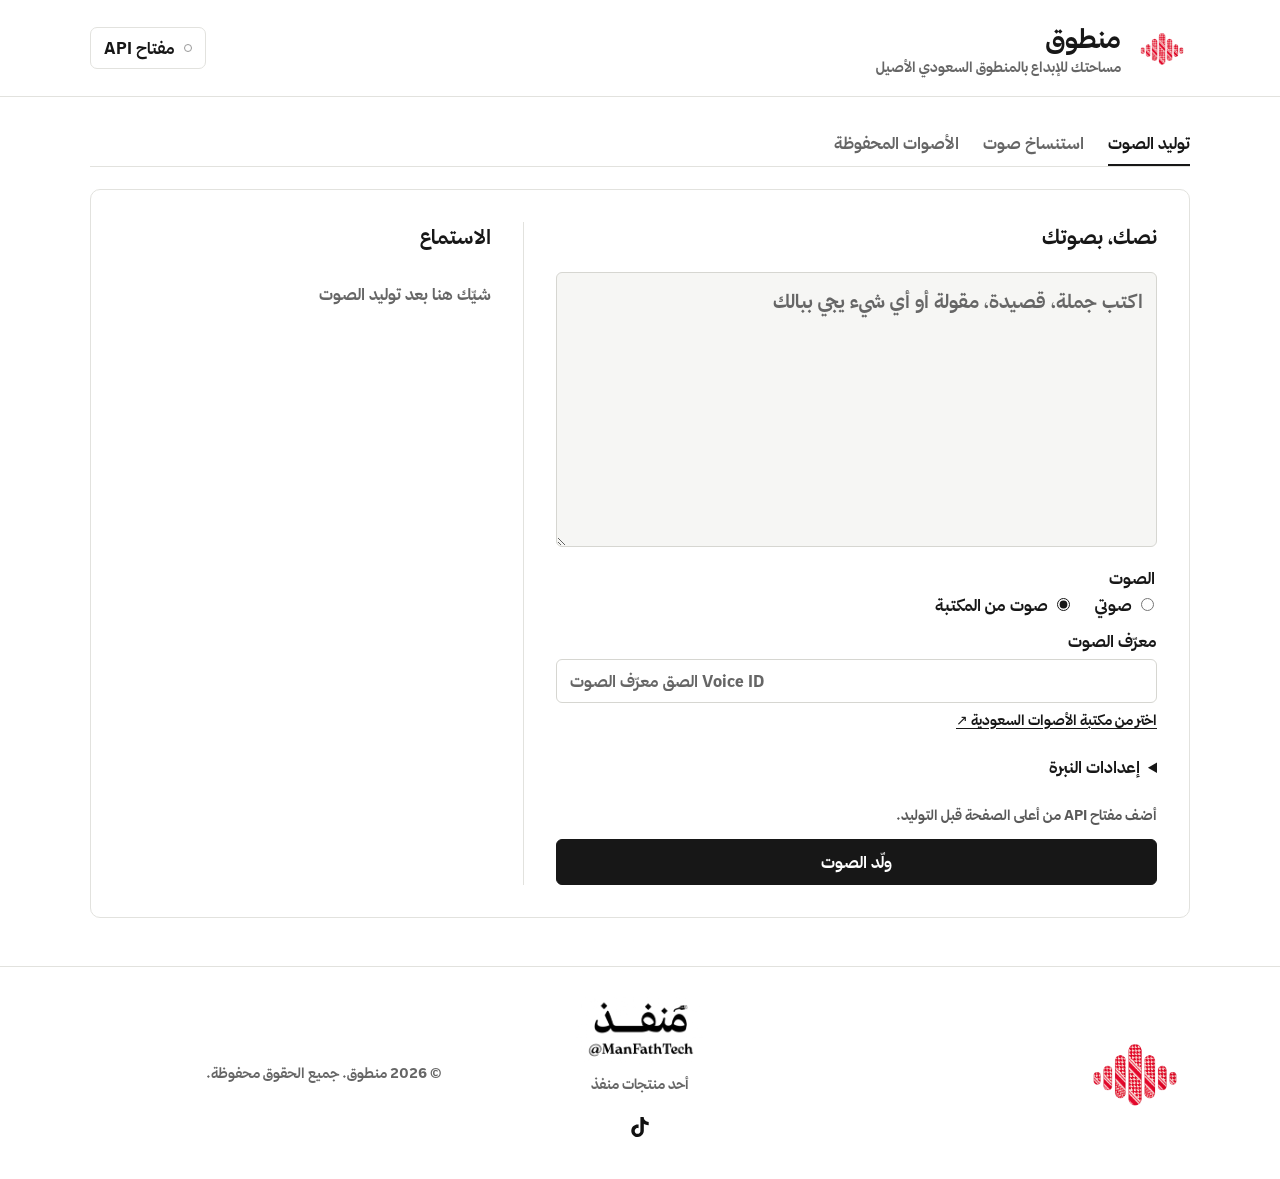
==== web/index.html @ c5482ec3 "Deploy static Mantooq site" ====
<!doctype html>
<html lang="ar" dir="rtl">
<head>
  <meta charset="utf-8">
  <meta name="viewport" content="width=device-width, initial-scale=1">
  <meta name="theme-color" content="#ffffff">
  <title>منطوق — استوديو الصوت العربي</title>
  <link rel="icon" href="font/logobg.png">
  <link rel="stylesheet" href="style.css">
  <script src="app.js" defer></script>
</head>
<body>
  <header class="topbar">
    <div class="topbar-inner">
      <div class="brand">
        <img src="font/logobg.png" width="56" height="56" alt="">
        <div><h1>منطوق</h1><p>مساحتك للإبداع بالمنطوق السعودي الأصيل</p></div>
      </div>
      <details class="key-menu" id="key-menu">
        <summary><span class="key-dot" id="key-dot"></span>مفتاح API</summary>
        <div class="key-panel">
          <label for="api-key">مفتاح ElevenLabs</label>
          <input id="api-key" type="password" dir="ltr" autocomplete="off" spellcheck="false" placeholder="الصق مفتاحك هنا">
          <p>يُحفظ في هذا المتصفح، ويُرسل إلى ElevenLabs فقط عند الاستخدام. لا تضفه على جهاز مشترك.</p>
          <button type="button" class="text-button" id="clear-key">امسح مفتاح API</button>
        </div>
      </details>
    </div>
  </header>

  <main class="main">
    <div class="tabs" role="tablist" aria-label="سير العمل">
      <button type="button" role="tab" id="tab-speech" aria-controls="panel-speech" aria-selected="true">توليد الصوت</button>
      <button type="button" role="tab" id="tab-clone" aria-controls="panel-clone" aria-selected="false" tabindex="-1">استنساخ صوت</button>
      <button type="button" role="tab" id="tab-history" aria-controls="panel-history" aria-selected="false" tabindex="-1">الأصوات المحفوظة</button>
    </div>

    <section role="tabpanel" id="panel-speech" aria-labelledby="tab-speech" class="sheet studio">
      <div class="editor">
        <h2>نصك، بصوتك</h2>
        <label for="speech-text" class="visually-hidden">النص العربي</label>
        <textarea id="speech-text" rows="7" placeholder="اكتب جملة، قصيدة، مقولة أو أي شيء يجي ببالك"></textarea>
        <fieldset class="voice-choice">
          <legend>الصوت</legend>
          <label><input type="radio" name="voice-source" value="saved" checked> صوتي</label>
          <label><input type="radio" name="voice-source" value="library"> صوت من المكتبة</label>
        </fieldset>
        <p id="saved-voice-hint" class="muted">لا يوجد صوت محفوظ. استنسخ صوتك أو اختر صوتًا من المكتبة.</p>
        <div id="library-fields" hidden>
          <label for="voice-id">معرّف الصوت</label>
          <input id="voice-id" type="text" dir="ltr" autocomplete="off" spellcheck="false" placeholder="الصق معرّف الصوت Voice ID">
          <a class="field-link" href="https://elevenlabs.io/app/voice-library?required_languages=ar&amp;accent=saudi" target="_blank" rel="noopener noreferrer">اختر من مكتبة الأصوات السعودية ↗</a>
        </div>
        <details class="seed-settings">
          <summary>إعدادات النبرة</summary>
          <div class="seed-controls">
            <label for="seed">النبرة</label>
            <input id="seed" type="number" min="0" max="4294967295" step="1" inputmode="numeric" dir="ltr" value="2752657480">
            <button type="button" id="new-seed" class="secondary-button">نبرة جديدة</button>
            <label for="saved-seeds">النبرات المحفوظة</label>
            <select id="saved-seeds" dir="ltr"></select>
          </div>
        </details>
        <p id="speech-note" class="muted">أضف مفتاح API من أعلى الصفحة قبل التوليد.</p>
        <p id="speech-message" class="message" role="status" aria-live="polite" hidden></p>
        <button type="button" id="generate" class="primary-button">ولّد الصوت</button>
      </div>
      <div class="playback">
        <h2>الاستماع</h2>
        <div id="player-empty" class="empty-result">شيّك هنا بعد توليد الصوت</div>
        <div id="player-ready" hidden>
          <audio id="player" controls preload="none" aria-label="الصوت المولّد"></audio>
          <a id="download" class="download-button" download="speech.mp3">حمّل ملف MP3</a>
        </div>
      </div>
    </section>

    <section role="tabpanel" id="panel-clone" aria-labelledby="tab-clone" class="sheet studio" hidden>
      <div class="editor">
        <h2>استنسخ صوتك</h2>
        <p class="muted">ارفع مقطعًا صوتيًا تملك حق استنساخه.</p>
        <label for="sample">التسجيل الصوتي</label>
        <input id="sample" type="file" accept=".wav,.mp3,.m4a,audio/wav,audio/mpeg,audio/mp4">
        <p class="muted">WAV أو MP3 أو M4A، حتى 200 ميجابايت.</p>
        <label for="clone-name">اسم الصوت</label>
        <input id="clone-name" type="text" autocomplete="off" placeholder="سمّ صوتك">
        <p id="clone-message" class="message" role="status" aria-live="polite" hidden></p>
        <button type="button" id="clone" class="primary-button">استنسخ الصوت</button>
      </div>
      <div class="playback clone-guidance">
        <h2>صوتك في الاستوديو</h2>
        <p class="muted">سيظهر الصوت المستنسخ تلقائيًا في تبويب «توليد الصوت». يُحفظ معرّفه في هذا المتصفح فقط.</p>
        <p id="cloned-id" class="voice-reference" dir="ltr" hidden></p>
      </div>
    </section>

    <section role="tabpanel" id="panel-history" aria-labelledby="tab-history" class="sheet history" hidden>
      <h2>الأصوات المحفوظة</h2>
      <p id="history-empty" class="muted">ستظهر تسجيلاتك هنا بعد التوليد.</p>
      <div id="recordings" class="recordings"></div>
    </section>
  </main>

  <footer class="footer">
    <div class="footer-inner">
      <img src="font/logobg.png" width="110" alt="منطوق">
      <div class="footer-brand"><img src="font/manfath-logo.png" width="144" alt="منفذ"><p>أحد منتجات منفذ</p><a href="https://www.tiktok.com/@manfathtech" target="_blank" rel="noopener noreferrer" aria-label="تيك توك — منفذ"><img src="font/tiktok.svg" width="20" height="20" alt=""></a></div>
      <p>© <span id="year"></span> منطوق. جميع الحقوق محفوظة.</p>
    </div>
  </footer>
</body>
</html>
---- web/style.css ----
@font-face { font-family: Thmanyah; src: url('font/thmanyahsans-Bold.woff2') format('woff2'); font-display: swap; font-weight: 700; }
:root { color-scheme: light; font-family: Thmanyah, sans-serif; color: #171717; background: #fff; }
* { box-sizing: border-box; }
body { margin: 0; min-height: 100vh; display: flex; flex-direction: column; }
button, input, textarea, select { font: inherit; }
button, summary { cursor: pointer; }
a { color: #171717; text-underline-offset: 3px; }
::selection { background: #deded9; color: #171717; }
:focus-visible { outline: 2px solid #171717; outline-offset: 3px; }
[hidden] { display: none !important; }
.visually-hidden { position: absolute; width: 1px; height: 1px; padding: 0; margin: -1px; overflow: hidden; clip: rect(0,0,0,0); white-space: nowrap; border: 0; }
.topbar { position: sticky; top: 0; z-index: 4; background: #fff; border-bottom: 1px solid #e2e2de; }
.topbar-inner, .main, .footer-inner { width: min(1100px, calc(100% - 48px)); margin-inline: auto; }
.topbar-inner { min-height: 96px; display: flex; align-items: center; justify-content: space-between; gap: 24px; }
.brand { display: flex; align-items: center; gap: 13px; }
.brand img { object-fit: contain; }
h1, h2, p { margin-top: 0; }
h1 { font-size: 1.65rem; margin-bottom: 0; line-height: 1.45; }
.brand p { margin: 0; color: #666; font-size: .875rem; }
h2 { font-size: 1.25rem; line-height: 1.5; margin-bottom: 20px; }
.key-menu { position: relative; flex-shrink: 0; }
.key-menu summary { list-style: none; display: flex; align-items: center; gap: 9px; padding: 10px 13px; border: 1px solid #e2e2de; border-radius: 7px; white-space: nowrap; }
.key-menu summary::-webkit-details-marker { display: none; }
.key-menu summary:hover, .secondary-button:hover { background: #f6f6f4; }
.key-dot { width: 8px; height: 8px; border: 1px solid #999; border-radius: 50%; }
.key-dot.active { background: #171717; border-color: #171717; }
.key-panel { position: absolute; top: calc(100% + 9px); left: 0; width: min(320px, calc(100vw - 32px)); padding: 18px; background: #fff; border: 1px solid #e2e2de; border-radius: 10px; box-shadow: 0 12px 30px #1717171c; }
.key-panel p { color: #595959; font-size: .875rem; line-height: 1.7; margin: 10px 0; }
.text-button { border: 0; background: transparent; text-decoration: underline; text-underline-offset: 3px; padding: 5px 0; }
.main { flex: 1; padding-block: 25px 48px; }
.tabs { display: flex; gap: 24px; border-bottom: 1px solid #e2e2de; margin-bottom: 22px; overflow-x: auto; }
.tabs button { flex-shrink: 0; border: 0; border-bottom: 2px solid transparent; background: transparent; padding: 11px 0; color: #666; }
.tabs button[aria-selected="true"] { border-bottom-color: #171717; color: #171717; }
.tabs button:hover { color: #171717; }
.sheet { border: 1px solid #e2e2de; border-radius: 10px; padding: 32px; }
.studio { display: grid; grid-template-columns: 3fr 2fr; gap: 32px; }
.editor { min-width: 0; }
.playback { border-inline-start: 1px solid #e2e2de; padding-inline-start: 32px; min-height: 390px; }
.editor > label, .seed-controls label, .key-panel label, #library-fields label { display: block; margin-bottom: 8px; }
textarea, input[type="text"], input[type="password"], input[type="number"], select { width: 100%; border: 1px solid #d6d6d1; border-radius: 6px; background: #fff; color: #171717; padding: 11px 13px; }
textarea { background: #f6f6f4; min-height: 235px; resize: vertical; font-size: 1.18rem; line-height: 1.9; }
textarea::placeholder, input::placeholder { color: #666; opacity: 1; }
input[dir="ltr"] { text-align: left; }
input[type="file"] { width: 100%; border: 1px dashed #bdbdb7; border-radius: 7px; padding: 20px; margin-bottom: 9px; }
input[type="file"]::file-selector-button { font: inherit; padding: 7px 12px; margin-inline-end: 14px; border: 1px solid #d6d6d1; border-radius: 5px; background: #fff; cursor: pointer; }
#clone-name { margin-bottom: 17px; }
.voice-choice { display: flex; flex-wrap: wrap; gap: 8px 22px; border: 0; margin: 17px 0 0; padding: 0; }
.voice-choice legend { margin-bottom: 7px; }
.voice-choice label { cursor: pointer; white-space: nowrap; }
.voice-choice input { accent-color: #171717; }
.muted { color: #595959; font-size: .87rem; line-height: 1.7; }
#saved-voice-hint { margin: 7px 0 0; }
#library-fields { margin-top: 16px; }
.field-link { display: inline-block; margin-top: 8px; font-size: .875rem; }
.seed-settings { margin-top: 20px; }
.seed-settings summary { width: fit-content; padding: 8px 0; }
.seed-controls { display: grid; grid-template-columns: 1fr 1fr; gap: 8px 12px; align-items: center; max-width: 440px; margin: 8px 0 16px; }
.seed-controls label { margin: 0; }
.secondary-button { background: #fff; border: 1px solid #d6d6d1; border-radius: 6px; padding: 10px; }
#speech-note { margin: 18px 0 12px; }
.message { padding: 10px 13px; border-radius: 6px; background: #f6f6f4; line-height: 1.7; margin: 15px 0; }
.message.error { color: #8b2929; background: #fff1ef; }
.primary-button { display: block; width: 100%; padding: 12px 18px; border: 1px solid #171717; border-radius: 6px; color: #fff; background: #171717; }
.primary-button:hover { background: #383838; }
.primary-button:disabled { opacity: .55; cursor: wait; }
.empty-result { color: #666; margin-top: 32px; }
#player-ready { margin-top: 32px; }
audio { width: 100%; }
.download-button { display: block; text-align: center; border: 1px solid #d6d6d1; border-radius: 6px; text-decoration: none; padding: 11px; margin-top: 20px; }
.download-button:hover { background: #f6f6f4; }
.voice-reference { overflow-wrap: anywhere; text-align: left; padding: 12px; background: #f6f6f4; border-radius: 6px; }
.history { min-height: 300px; }
.recording { border-top: 1px solid #e2e2de; padding-block: 20px; }
.recording > div { display: flex; justify-content: space-between; gap: 15px; align-items: baseline; margin-bottom: 10px; }
.recording .muted { margin: 0; }
.recording audio { max-width: 570px; }
.recording a { display: block; width: fit-content; margin-top: 8px; }
.footer { border-top: 1px solid #e2e2de; }
.footer-inner { display: grid; grid-template-columns: 1fr 1fr 1fr; gap: 24px; align-items: center; min-height: 170px; padding-block: 30px; }
.footer-inner > p { margin: 0; color: #666; font-size: .875rem; }
.footer-brand { text-align: center; }
.footer-brand > img { max-width: 100%; }
.footer-brand p { color: #666; font-size: .875rem; margin: 7px 0 12px; }
.footer-brand a { display: inline-grid; place-items: center; width: 44px; height: 44px; }
@media (max-width: 700px) {
  .topbar-inner, .main, .footer-inner { width: calc(100% - 32px); }
  .topbar-inner { min-height: 82px; }
  .brand img { width: 44px; height: 44px; }
  .brand p { font-size: .875rem; }
  .key-menu summary { padding: 8px; font-size: .875rem; }
  .tabs { gap: 20px; }
  .tabs button { font-size: .875rem; }
  .sheet { padding: 20px; }
  .studio { grid-template-columns: 1fr; gap: 22px; }
  .playback { border-inline-start: 0; border-top: 1px solid #e2e2de; padding: 20px 0 0; min-height: 0; }
  .footer-inner { grid-template-columns: 1fr; justify-items: center; gap: 10px; text-align: center; }
}
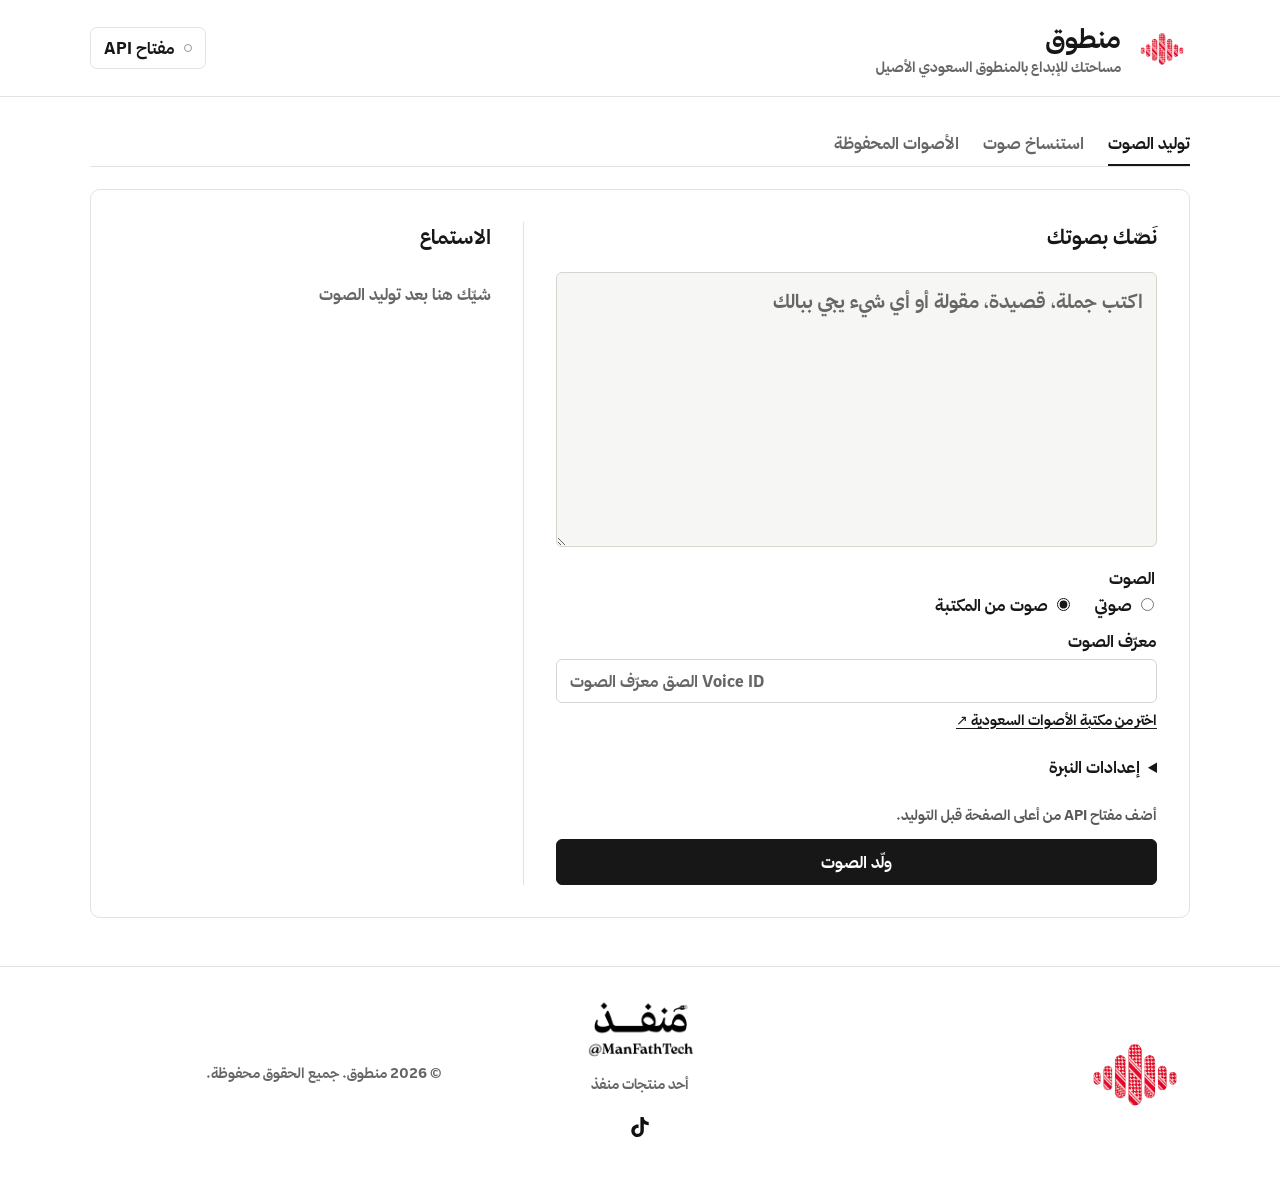
==== commit a069d197: "MacApproved" ====
--- a/web/index.html
+++ b/web/index.html
@@ -4,7 +4,7 @@
   <meta charset="utf-8">
   <meta name="viewport" content="width=device-width, initial-scale=1">
   <meta name="theme-color" content="#ffffff">
-  <title>منطوق — استوديو الصوت العربي</title>
+  <title>منطوق | نَصّك بصوتكّ</title>
   <link rel="icon" href="font/logobg.png">
   <link rel="stylesheet" href="style.css">
   <script src="app.js" defer></script>
@@ -37,7 +37,7 @@
 
     <section role="tabpanel" id="panel-speech" aria-labelledby="tab-speech" class="sheet studio">
       <div class="editor">
-        <h2>نصك، بصوتك</h2>
+        <h2>نَصّك بصوتك</h2>
         <label for="speech-text" class="visually-hidden">النص العربي</label>
         <textarea id="speech-text" rows="7" placeholder="اكتب جملة، قصيدة، مقولة أو أي شيء يجي ببالك"></textarea>
         <fieldset class="voice-choice">
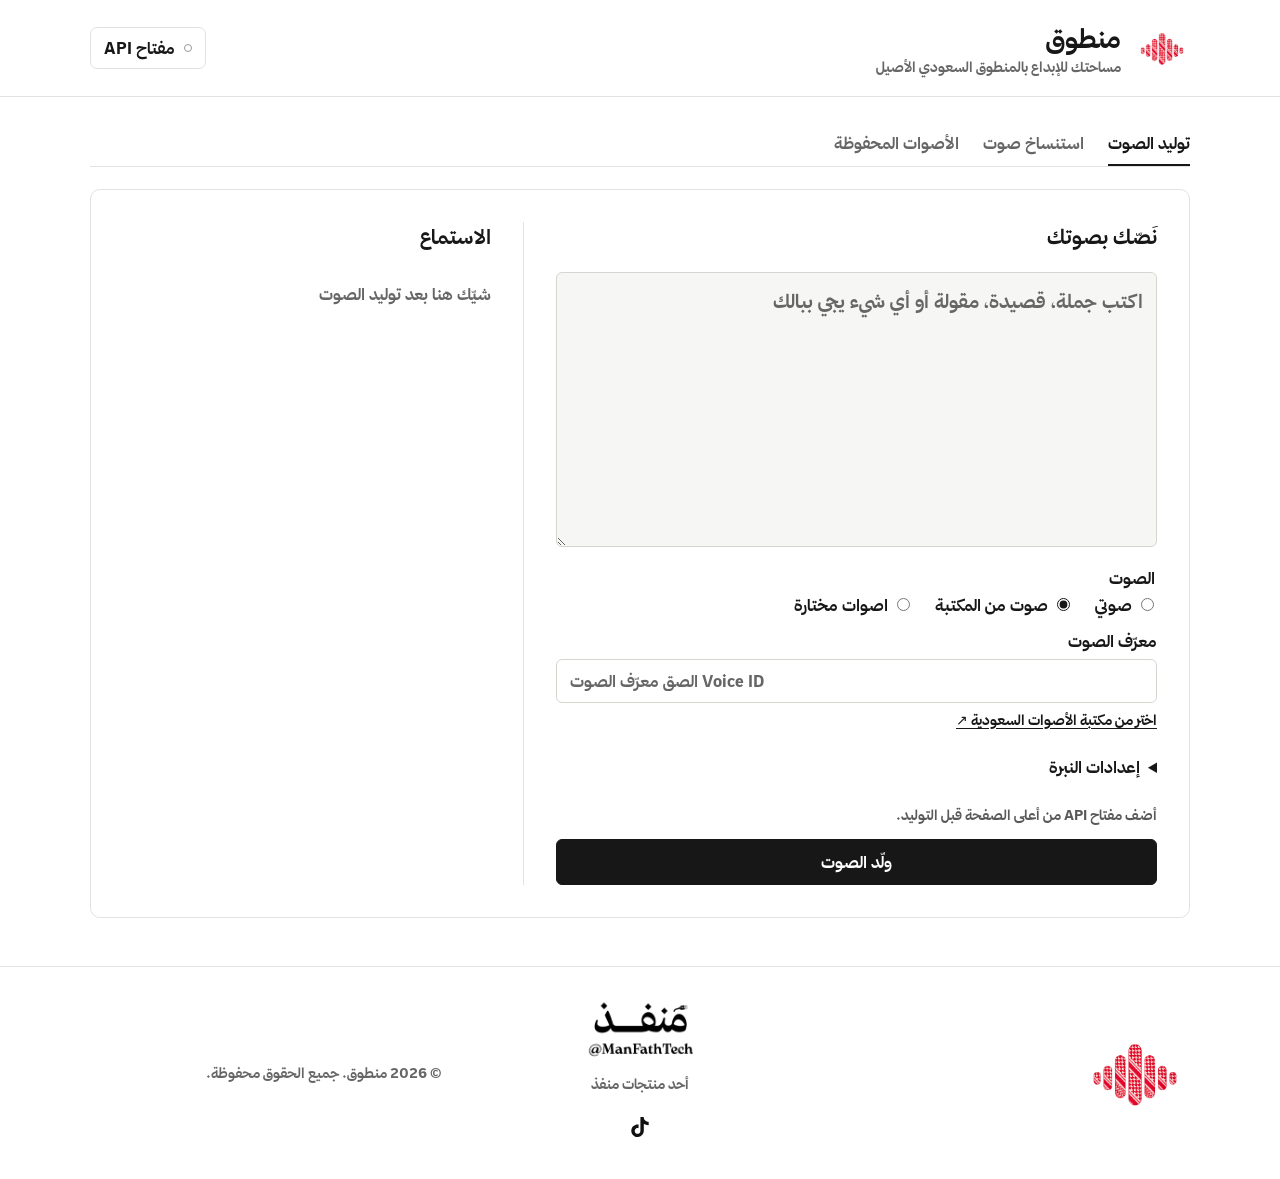
==== commit e79c0a1f: "Add selected voices" ====
--- a/web/index.html
+++ b/web/index.html
@@ -44,12 +44,23 @@
           <legend>الصوت</legend>
           <label><input type="radio" name="voice-source" value="saved" checked> صوتي</label>
           <label><input type="radio" name="voice-source" value="library"> صوت من المكتبة</label>
+          <label><input type="radio" name="voice-source" value="selected"> اصوات مختارة</label>
         </fieldset>
         <p id="saved-voice-hint" class="muted">لا يوجد صوت محفوظ. استنسخ صوتك أو اختر صوتًا من المكتبة.</p>
         <div id="library-fields" hidden>
           <label for="voice-id">معرّف الصوت</label>
           <input id="voice-id" type="text" dir="ltr" autocomplete="off" spellcheck="false" placeholder="الصق معرّف الصوت Voice ID">
           <a class="field-link" href="https://elevenlabs.io/app/voice-library?required_languages=ar&amp;accent=saudi" target="_blank" rel="noopener noreferrer">اختر من مكتبة الأصوات السعودية ↗</a>
+        </div>
+        <div id="selected-fields" hidden>
+          <label for="selected-voice">الصوت المختار</label>
+          <select id="selected-voice">
+            <option value="cFUFIbKkO2iZFwS8cRnY">ناصر</option>
+            <option value="t9akNmCDhz230CEXOYmn">عبدالله</option>
+            <option value="T9KaXxyeFWyP8DFgs9bx">فارس</option>
+            <option value="ckaeRWMtCV0u0pUT3wX1">نورة</option>
+            <option value="kr4VZw8MSZMHE0y2m40n">حساوي</option>
+          </select>
         </div>
         <details class="seed-settings">
           <summary>إعدادات النبرة</summary>
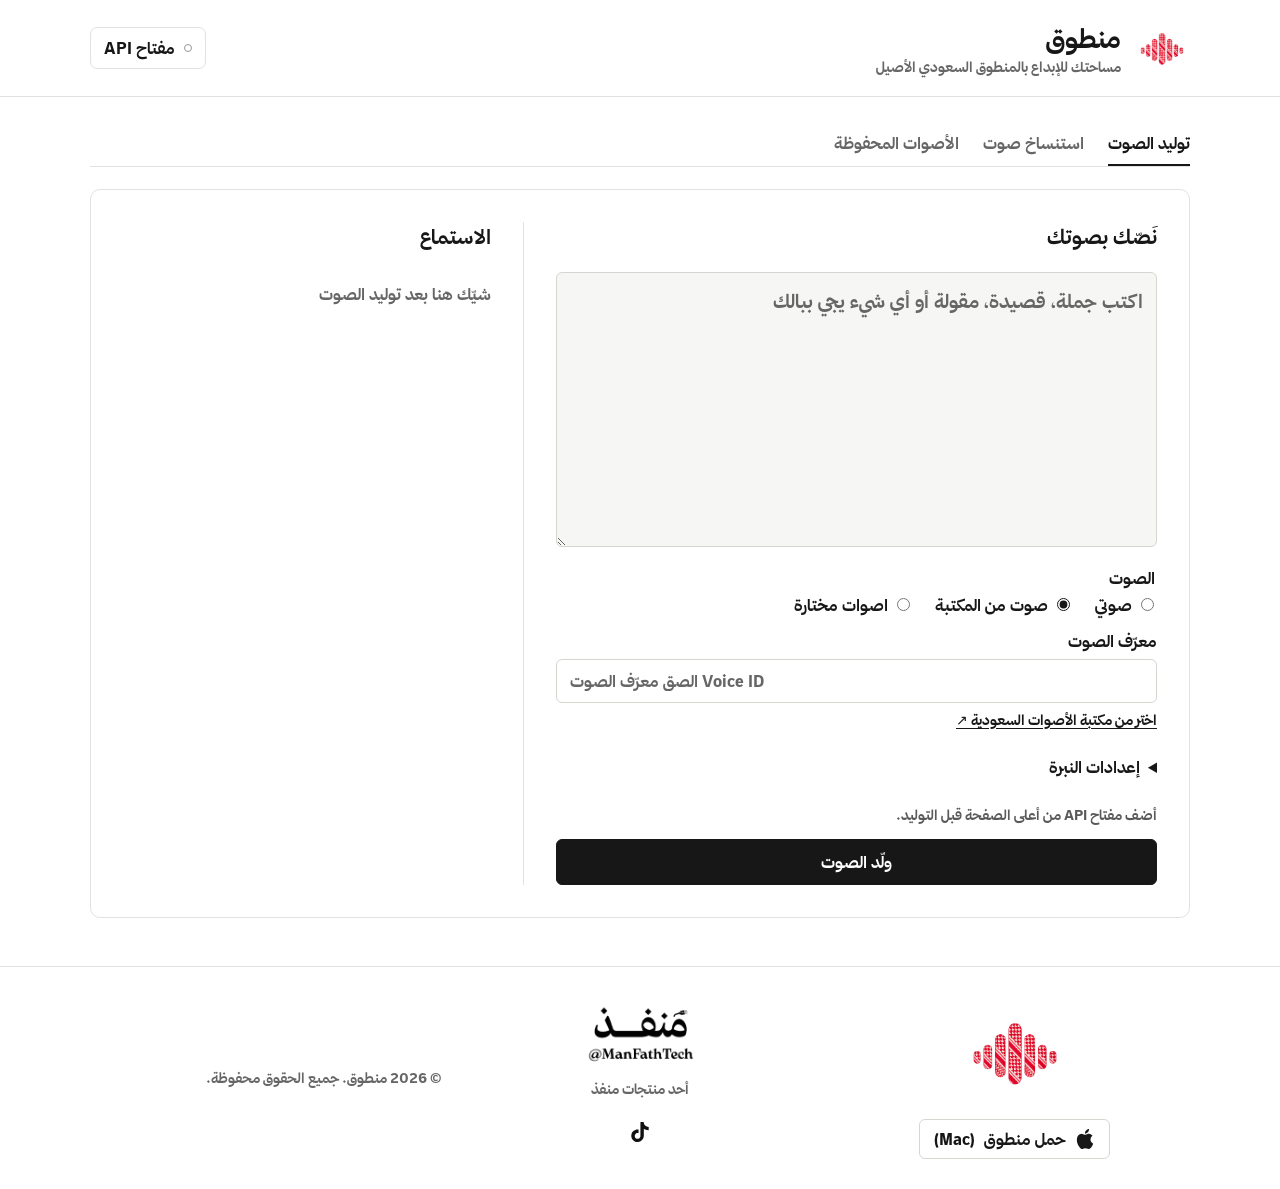
==== commit 8619e0dd: "Demo" ====
--- a/web/index.html
+++ b/web/index.html
@@ -21,7 +21,9 @@
         <div class="key-panel">
           <label for="api-key">مفتاح ElevenLabs</label>
           <input id="api-key" type="password" dir="ltr" autocomplete="off" spellcheck="false" placeholder="الصق مفتاحك هنا">
-          <p>يُحفظ في هذا المتصفح، ويُرسل إلى ElevenLabs فقط عند الاستخدام. لا تضفه على جهاز مشترك.</p>
+          <p>مفتاحك يحفظ على المتصفح ولا يخزن في سيرفرتنا. احرص عليه</p>
+          <button type="button" class="text-button" id="try-demo">جرّب</button>
+          <p>توليد صوت تجريبي واحد كل 24 ساعة، دون مفتاح API.</p>
           <button type="button" class="text-button" id="clear-key">امسح مفتاح API</button>
         </div>
       </details>
@@ -40,6 +42,7 @@
         <h2>نَصّك بصوتك</h2>
         <label for="speech-text" class="visually-hidden">النص العربي</label>
         <textarea id="speech-text" rows="7" placeholder="اكتب جملة، قصيدة، مقولة أو أي شيء يجي ببالك"></textarea>
+        <p id="demo-text-count" class="muted" hidden>0 / 250 حرفًا</p>
         <fieldset class="voice-choice">
           <legend>الصوت</legend>
           <label><input type="radio" name="voice-source" value="saved" checked> صوتي</label>
@@ -114,7 +117,10 @@
 
   <footer class="footer">
     <div class="footer-inner">
-      <img src="font/logobg.png" width="110" alt="منطوق">
+      <div class="footer-download">
+        <img src="font/logobg.png" width="110" alt="منطوق">
+        <a href="/mantooq.dmg" dir="rtl"><svg width="20" height="20" viewBox="0 0 16 16" fill="currentColor" aria-hidden="true" focusable="false"><path d="M11.182.008C11.148-.03 9.923.023 8.857 1.18c-1.066 1.156-.902 2.482-.878 2.516s1.52.087 2.475-1.258.762-2.391.728-2.43m3.314 11.733c-.048-.096-2.325-1.234-2.113-3.422s1.675-2.789 1.698-2.854-.597-.79-1.254-1.157a3.7 3.7 0 0 0-1.563-.434c-.108-.003-.483-.095-1.254.116-.508.139-1.653.589-1.968.607-.316.018-1.256-.522-2.267-.665-.647-.125-1.333.131-1.824.328-.49.196-1.422.754-2.074 2.237-.652 1.482-.311 3.83-.067 4.56s.625 1.924 1.273 2.796c.576.984 1.34 1.667 1.659 1.899s1.219.386 1.843.067c.502-.308 1.408-.485 1.766-.472.357.013 1.061.154 1.782.539.571.197 1.111.115 1.652-.105.541-.221 1.324-1.059 2.238-2.758q.52-1.185.473-1.282"/></svg>حمل منطوق <bdi dir="ltr">(Mac)</bdi></a>
+      </div>
       <div class="footer-brand"><img src="font/manfath-logo.png" width="144" alt="منفذ"><p>أحد منتجات منفذ</p><a href="https://www.tiktok.com/@manfathtech" target="_blank" rel="noopener noreferrer" aria-label="تيك توك — منفذ"><img src="font/tiktok.svg" width="20" height="20" alt=""></a></div>
       <p>© <span id="year"></span> منطوق. جميع الحقوق محفوظة.</p>
     </div>
--- a/web/style.css
+++ b/web/style.css
@@ -78,6 +78,9 @@
 .footer { border-top: 1px solid #e2e2de; }
 .footer-inner { display: grid; grid-template-columns: 1fr 1fr 1fr; gap: 24px; align-items: center; min-height: 170px; padding-block: 30px; }
 .footer-inner > p { margin: 0; color: #666; font-size: .875rem; }
+.footer-download { display: grid; justify-items: center; gap: 12px; }
+.footer-download a { display: inline-flex; align-items: center; gap: 9px; padding: 9px 14px; border: 1px solid #d6d6d1; border-radius: 6px; text-decoration: none; white-space: nowrap; }
+.footer-download a:hover { background: #f6f6f4; }
 .footer-brand { text-align: center; }
 .footer-brand > img { max-width: 100%; }
 .footer-brand p { color: #666; font-size: .875rem; margin: 7px 0 12px; }
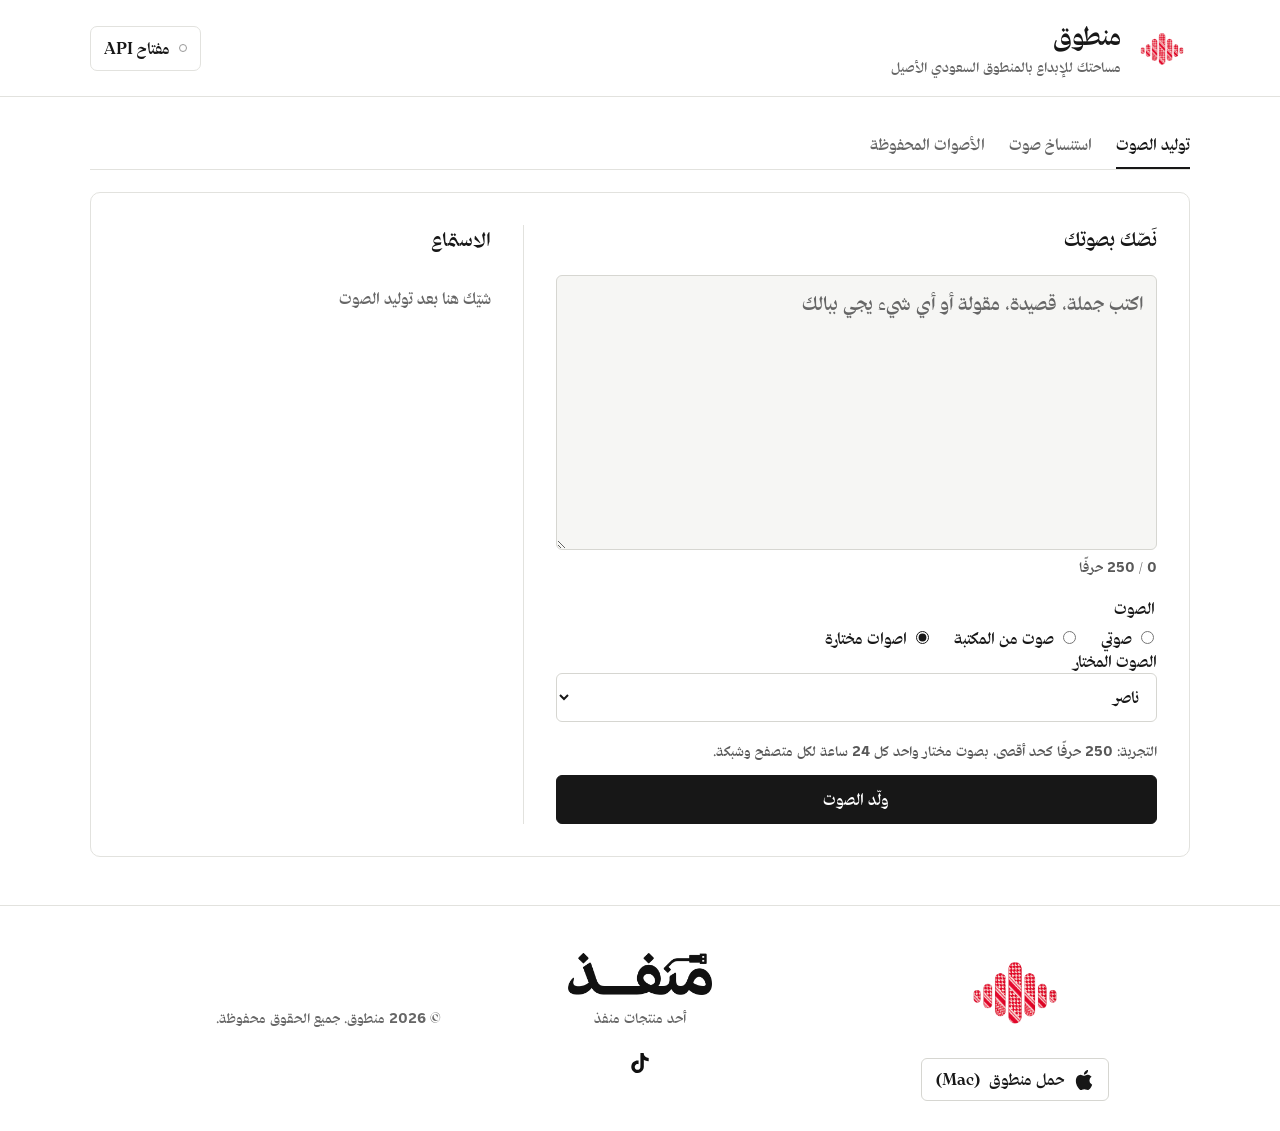
==== commit 2068abfd: "Update demo trial messaging" ====
--- a/web/index.html
+++ b/web/index.html
@@ -23,7 +23,6 @@
           <input id="api-key" type="password" dir="ltr" autocomplete="off" spellcheck="false" placeholder="الصق مفتاحك هنا">
           <p>مفتاحك يحفظ على المتصفح ولا يخزن في سيرفرتنا. احرص عليه</p>
           <button type="button" class="text-button" id="try-demo">جرّب</button>
-          <p>توليد صوت تجريبي واحد كل 24 ساعة، دون مفتاح API.</p>
           <button type="button" class="text-button" id="clear-key">امسح مفتاح API</button>
         </div>
       </details>
--- a/web/style.css
+++ b/web/style.css
@@ -1,5 +1,6 @@
-@font-face { font-family: Thmanyah; src: url('font/thmanyahsans-Bold.woff2') format('woff2'); font-display: swap; font-weight: 700; }
-:root { color-scheme: light; font-family: Thmanyah, sans-serif; color: #171717; background: #fff; }
+@font-face { font-family: 'ManFath Digits'; src: url('font/thmanyahsans-Bold.woff2') format('woff2'); font-display: swap; font-weight: 700; font-style: normal; unicode-range: U+0030-0039; }
+@font-face { font-family: 'ManFath Text'; src: url('font/Arsenica-Arabic-Antiqua-Demibold.ttf') format('truetype'); font-display: swap; font-weight: 600; font-style: normal; }
+:root { --font-manfath: 'ManFath Digits', 'ManFath Text'; color-scheme: light; font-family: var(--font-manfath); color: #171717; background: #fff; }
 * { box-sizing: border-box; }
 body { margin: 0; min-height: 100vh; display: flex; flex-direction: column; }
 button, input, textarea, select { font: inherit; }
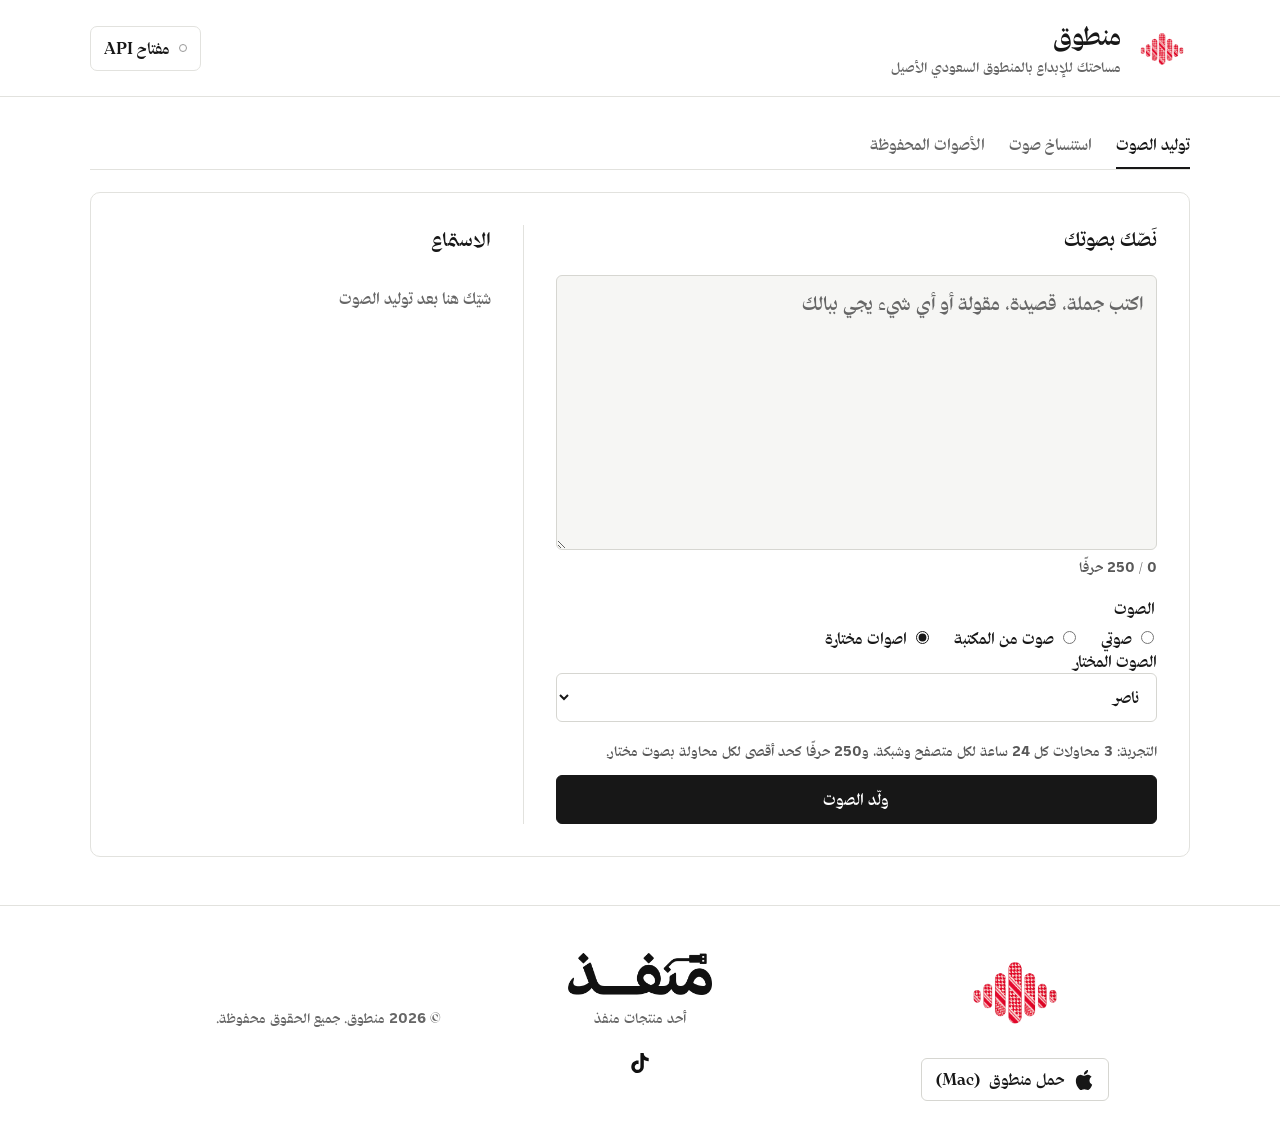
==== commit 550a258c: "Moteb" ====
--- a/web/index.html
+++ b/web/index.html
@@ -62,6 +62,7 @@
             <option value="T9KaXxyeFWyP8DFgs9bx">فارس</option>
             <option value="ckaeRWMtCV0u0pUT3wX1">نورة</option>
             <option value="kr4VZw8MSZMHE0y2m40n">حساوي</option>
+            <option value="s8AtpE08HrPmTUNmxgfQ">متعب</option>
           </select>
         </div>
         <details class="seed-settings">
